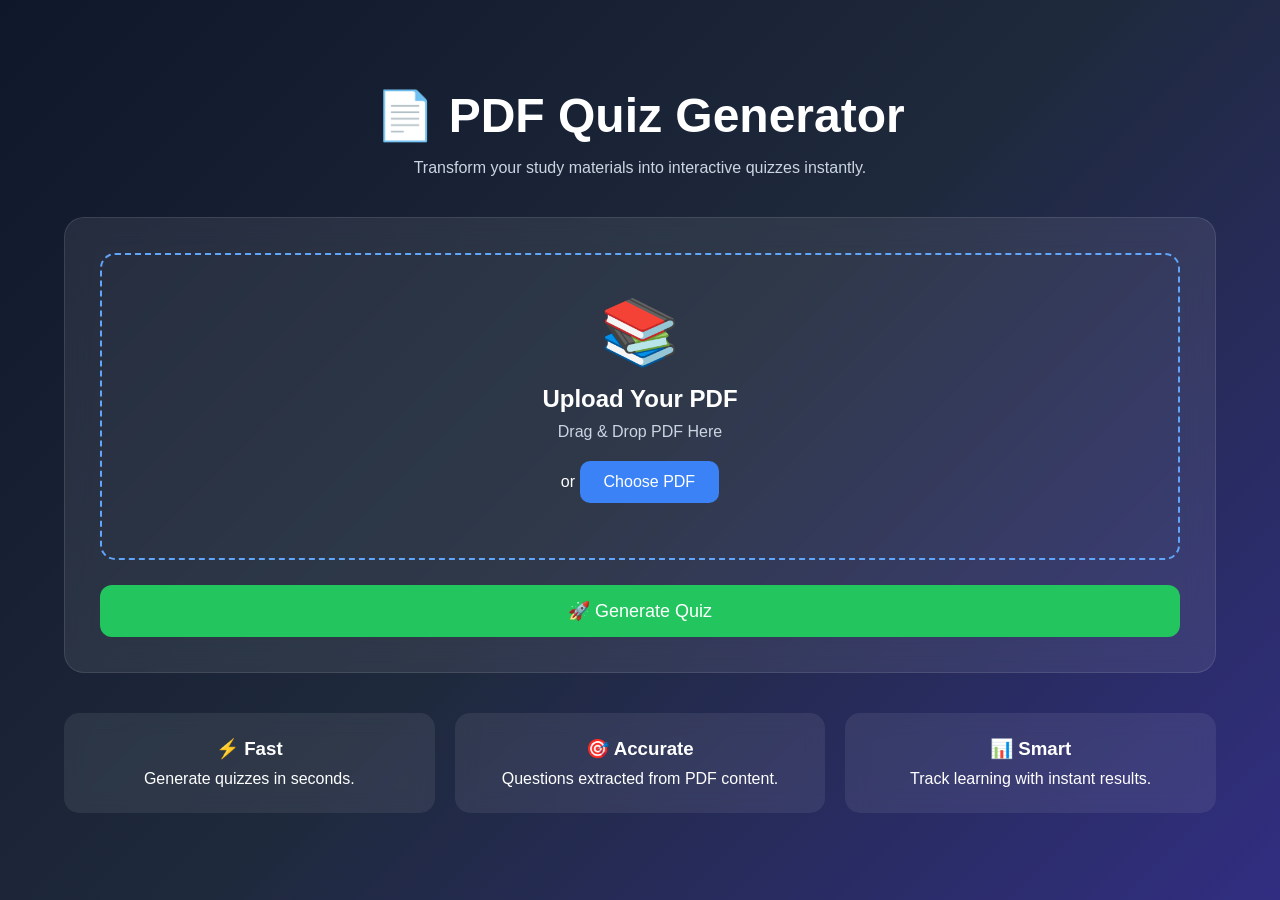
==== index.html @ 13be6d38 "Add files via upload" ====
<!DOCTYPE html>
<html lang="en">
<head>
    <meta charset="UTF-8">
    <meta name="viewport" content="width=device-width, initial-scale=1.0">
    <title>PDF Quiz Generator</title>
    <link rel="stylesheet" href="style.css">
</head>
<body>

    <div class="container">

        <div class="hero">
            <h1>📄 PDF Quiz Generator</h1>
            <p>Transform your study materials into interactive quizzes instantly.</p>
        </div>

        <div class="upload-card">

            <div class="upload-area" id="dropArea">
                <div class="upload-icon">📚</div>
                <h2>Upload Your PDF</h2>
                <p>Drag & Drop PDF Here</p>
                <span>or</span>

                <input type="file" id="pdfFile" accept=".pdf" hidden>

                <button onclick="document.getElementById('pdfFile').click()">
                    Choose PDF
                </button>

                <p id="fileName"></p>
            </div>

            <button class="generate-btn">
                🚀 Generate Quiz
            </button>

        </div>

        <div class="features">

            <div class="feature-card">
                <h3>⚡ Fast</h3>
                <p>Generate quizzes in seconds.</p>
            </div>

            <div class="feature-card">
                <h3>🎯 Accurate</h3>
                <p>Questions extracted from PDF content.</p>
            </div>

            <div class="feature-card">
                <h3>📊 Smart</h3>
                <p>Track learning with instant results.</p>
            </div>

        </div>

    </div>

    <script src="script.js"></script>

</body>
</html>
---- style.css ----
*{
    margin:0;
    padding:0;
    box-sizing:border-box;
    font-family:'Segoe UI',sans-serif;
}

body{
    min-height:100vh;
    display:flex;
    justify-content:center;
    align-items:center;
    background:linear-gradient(
        135deg,
        #0f172a,
        #1e293b,
        #312e81
    );
    color:white;
}

.container{
    width:90%;
    max-width:1200px;
    text-align:center;
}

.hero h1{
    font-size:3rem;
    margin-bottom:15px;
}

.hero p{
    color:#cbd5e1;
    margin-bottom:40px;
}

.upload-card{
    background:rgba(255,255,255,0.08);
    backdrop-filter:blur(15px);
    border:1px solid rgba(255,255,255,0.1);
    padding:35px;
    border-radius:20px;
}

.upload-area{
    border:2px dashed #60a5fa;
    padding:40px;
    border-radius:15px;
}

.upload-icon{
    font-size:4rem;
    margin-bottom:15px;
}

.upload-area h2{
    margin-bottom:10px;
}

.upload-area p{
    color:#cbd5e1;
}

.upload-area button{
    margin-top:20px;
    padding:12px 24px;
    border:none;
    border-radius:10px;
    cursor:pointer;
    background:#3b82f6;
    color:white;
    font-size:16px;
}

.generate-btn{
    margin-top:25px;
    width:100%;
    padding:15px;
    border:none;
    border-radius:12px;
    background:#22c55e;
    color:white;
    font-size:18px;
    cursor:pointer;
    transition:.3s;
}

.generate-btn:hover{
    transform:scale(1.02);
}

.features{
    margin-top:40px;
    display:grid;
    grid-template-columns:repeat(auto-fit,minmax(250px,1fr));
    gap:20px;
}

.feature-card{
    background:rgba(255,255,255,0.08);
    backdrop-filter:blur(10px);
    padding:25px;
    border-radius:15px;
}

.feature-card h3{
    margin-bottom:10px;
}

#fileName{
    margin-top:15px;
    color:#22c55e;
    font-weight:bold;
}
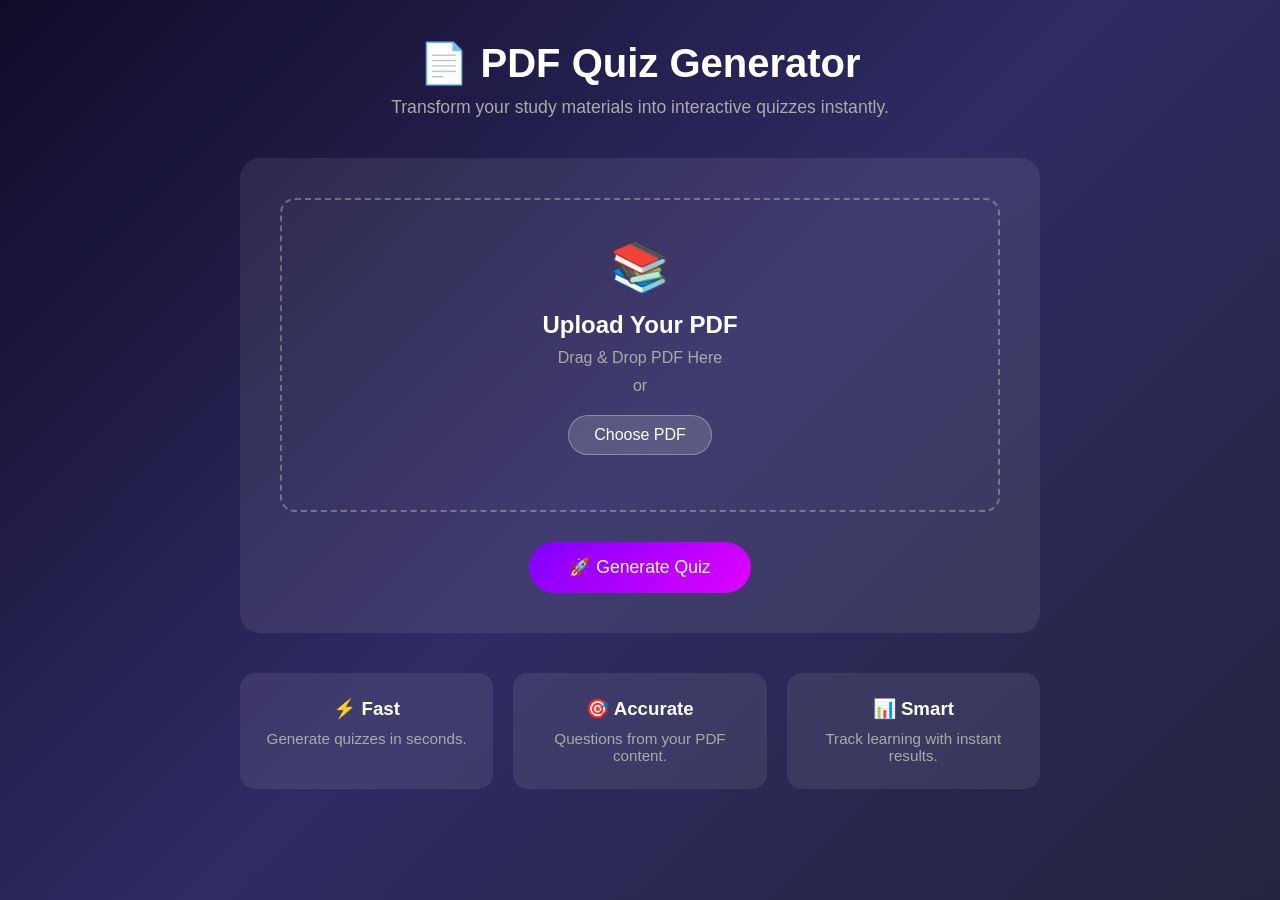
==== commit dcb14d60: "Add initial HTML structure for PDF Quiz Generator" ====
--- a/index.html
+++ b/index.html
@@ -1,65 +1,340 @@
-<!DOCTYPE html>
-<html lang="en">
-<head>
-    <meta charset="UTF-8">
-    <meta name="viewport" content="width=device-width, initial-scale=1.0">
-    <title>PDF Quiz Generator</title>
-    <link rel="stylesheet" href="style.css">
-</head>
-<body>
-
-    <div class="container">
-
-        <div class="hero">
-            <h1>📄 PDF Quiz Generator</h1>
-            <p>Transform your study materials into interactive quizzes instantly.</p>
-        </div>
-
-        <div class="upload-card">
-
-            <div class="upload-area" id="dropArea">
-                <div class="upload-icon">📚</div>
-                <h2>Upload Your PDF</h2>
-                <p>Drag & Drop PDF Here</p>
-                <span>or</span>
-
-                <input type="file" id="pdfFile" accept=".pdf" hidden>
-
-                <button onclick="document.getElementById('pdfFile').click()">
-                    Choose PDF
-                </button>
-
-                <p id="fileName"></p>
-            </div>
-
-            <button class="generate-btn">
-                🚀 Generate Quiz
-            </button>
-
-        </div>
-
-        <div class="features">
-
-            <div class="feature-card">
-                <h3>⚡ Fast</h3>
-                <p>Generate quizzes in seconds.</p>
-            </div>
-
-            <div class="feature-card">
-                <h3>🎯 Accurate</h3>
-                <p>Questions extracted from PDF content.</p>
-            </div>
-
-            <div class="feature-card">
-                <h3>📊 Smart</h3>
-                <p>Track learning with instant results.</p>
-            </div>
-
-        </div>
-
-    </div>
-
-    <script src="script.js"></script>
-
-</body>
-</html>+<!DOCTYPE html>
+<html lang="en">
+<head>
+    <meta charset="UTF-8">
+    <meta name="viewport" content="width=device-width, initial-scale=1.0">
+    <title>PDF Quiz Generator</title>
+    <style>
+        * { margin: 0; padding: 0; box-sizing: border-box; }
+
+        body {
+            font-family: 'Segoe UI', sans-serif;
+            background: linear-gradient(135deg, #0f0c29, #302b63, #24243e);
+            min-height: 100vh;
+            color: white;
+            padding: 40px 20px;
+        }
+
+        .container { max-width: 800px; margin: 0 auto; }
+
+        /* ── Page 1: Upload ── */
+        .hero { text-align: center; margin-bottom: 40px; }
+        .hero h1 { font-size: 2.5rem; margin-bottom: 10px; }
+        .hero p { color: #aaa; font-size: 1.1rem; }
+
+        .upload-card {
+            background: rgba(255,255,255,0.08);
+            border-radius: 20px;
+            padding: 40px;
+            text-align: center;
+            margin-bottom: 40px;
+        }
+
+        .upload-area {
+            border: 2px dashed rgba(255,255,255,0.3);
+            border-radius: 15px;
+            padding: 40px;
+            margin-bottom: 20px;
+        }
+
+        .upload-icon { font-size: 3rem; margin-bottom: 15px; }
+        .upload-area h2 { margin-bottom: 10px; }
+        .upload-area p { color: #aaa; margin-bottom: 10px; }
+        .upload-area span { color: #aaa; display: block; margin: 10px 0; }
+
+        .upload-area button, .generate-btn {
+            background: rgba(255,255,255,0.15);
+            color: white;
+            border: 1px solid rgba(255,255,255,0.3);
+            padding: 10px 25px;
+            border-radius: 25px;
+            cursor: pointer;
+            font-size: 1rem;
+            margin-top: 10px;
+            transition: background 0.3s;
+        }
+
+        .upload-area button:hover { background: rgba(255,255,255,0.25); }
+
+        .generate-btn {
+            background: linear-gradient(135deg, #7f00ff, #e100ff);
+            border: none;
+            padding: 15px 40px;
+            font-size: 1.1rem;
+            border-radius: 30px;
+            transition: transform 0.2s;
+        }
+
+        .generate-btn:hover { transform: scale(1.05); }
+
+        #fileName { margin-top: 15px; color: #7effa0; font-size: 0.9rem; }
+
+        .features {
+            display: grid;
+            grid-template-columns: repeat(3, 1fr);
+            gap: 20px;
+        }
+
+        .feature-card {
+            background: rgba(255,255,255,0.08);
+            border-radius: 15px;
+            padding: 25px;
+            text-align: center;
+        }
+
+        .feature-card h3 { margin-bottom: 10px; }
+        .feature-card p { color: #aaa; font-size: 0.95rem; }
+
+        /* ── Page 2: Quiz ── */
+        #quizPage { display: none; }
+
+        .quiz-header { text-align: center; margin-bottom: 30px; }
+        .quiz-header h1 { font-size: 2rem; margin-bottom: 8px; }
+
+        .question-box {
+            background: rgba(255,255,255,0.08);
+            border-radius: 15px;
+            padding: 25px;
+            margin-bottom: 20px;
+        }
+
+        .question-box h3 { margin-bottom: 15px; line-height: 1.6; }
+
+        .option {
+            display: flex;
+            align-items: center;
+            gap: 10px;
+            padding: 12px 15px;
+            border-radius: 10px;
+            margin: 8px 0;
+            cursor: pointer;
+            transition: background 0.2s;
+            border: 1px solid transparent;
+        }
+
+        .option:hover { background: rgba(255,255,255,0.1); }
+        .option input { accent-color: #e100ff; width: 18px; height: 18px; }
+
+        .btn-row {
+            display: flex;
+            gap: 15px;
+            justify-content: center;
+            margin-top: 30px;
+        }
+
+        .submit-btn {
+            background: linear-gradient(135deg, #00c853, #00e676);
+            color: white;
+            border: none;
+            padding: 15px 40px;
+            border-radius: 30px;
+            font-size: 1.1rem;
+            cursor: pointer;
+            transition: transform 0.2s;
+        }
+
+        .submit-btn:hover { transform: scale(1.05); }
+
+        .back-btn {
+            background: rgba(255,255,255,0.15);
+            color: white;
+            border: 1px solid rgba(255,255,255,0.3);
+            padding: 15px 40px;
+            border-radius: 30px;
+            font-size: 1.1rem;
+            cursor: pointer;
+            transition: background 0.2s;
+        }
+
+        .back-btn:hover { background: rgba(255,255,255,0.25); }
+
+        /* ── Results ── */
+        .result-box {
+            display: none;
+            text-align: center;
+            background: rgba(255,255,255,0.08);
+            border-radius: 20px;
+            padding: 40px;
+            margin-top: 30px;
+        }
+
+        .score { font-size: 3rem; font-weight: bold; margin: 15px 0; }
+        .score.good { color: #00e676; }
+        .score.bad { color: #ff5252; }
+
+        .review { margin-top: 20px; text-align: left; }
+        .review-item { padding: 10px 15px; border-radius: 10px; margin: 8px 0; }
+        .review-item.correct { background: rgba(0,230,118,0.15); border-left: 4px solid #00e676; }
+        .review-item.wrong { background: rgba(255,82,82,0.15); border-left: 4px solid #ff5252; }
+
+        .spinner {
+            display: none;
+            text-align: center;
+            padding: 20px;
+            font-size: 1.2rem;
+            color: #aaa;
+        }
+    </style>
+</head>
+<body>
+
+    <!-- ── PAGE 1: Upload ── -->
+    <div id="uploadPage">
+        <div class="container">
+            <div class="hero">
+                <h1>📄 PDF Quiz Generator</h1>
+                <p>Transform your study materials into interactive quizzes instantly.</p>
+            </div>
+
+            <div class="upload-card">
+                <div class="upload-area" id="dropArea">
+                    <div class="upload-icon">📚</div>
+                    <h2>Upload Your PDF</h2>
+                    <p>Drag & Drop PDF Here</p>
+                    <span>or</span>
+                    <input type="file" id="pdfFile" accept=".pdf" hidden>
+                    <button onclick="document.getElementById('pdfFile').click()">Choose PDF</button>
+                    <p id="fileName"></p>
+                </div>
+                <div class="spinner" id="spinner">⏳ Generating your quiz, please wait...</div>
+                <button class="generate-btn" onclick="generateQuiz()">🚀 Generate Quiz</button>
+            </div>
+
+            <div class="features">
+                <div class="feature-card"><h3>⚡ Fast</h3><p>Generate quizzes in seconds.</p></div>
+                <div class="feature-card"><h3>🎯 Accurate</h3><p>Questions from your PDF content.</p></div>
+                <div class="feature-card"><h3>📊 Smart</h3><p>Track learning with instant results.</p></div>
+            </div>
+        </div>
+    </div>
+
+    <!-- ── PAGE 2: Quiz ── -->
+    <div id="quizPage">
+        <div class="container">
+            <div class="quiz-header">
+                <h1>🧠 Your Quiz</h1>
+                <p style="color:#aaa">Answer all questions then hit Submit!</p>
+            </div>
+
+            <div id="questionsArea"></div>
+
+            <div class="btn-row">
+                <button class="submit-btn" onclick="submitQuiz()">✅ Submit Quiz</button>
+                <button class="back-btn" onclick="goBack()">🔄 Try Another PDF</button>
+            </div>
+
+            <div class="result-box" id="resultBox">
+                <h2 id="resultEmoji" style="font-size:2.5rem"></h2>
+                <p id="resultMsg" style="font-size:1.2rem; color:#aaa; margin-top:10px"></p>
+                <div class="score" id="scoreText"></div>
+                <div class="review" id="reviewArea"></div>
+                <button class="back-btn" style="margin-top:25px" onclick="goBack()">🔄 Try Another PDF</button>
+            </div>
+        </div>
+    </div>
+
+    <script>
+        let quizData = [];
+
+        // File selection
+        document.getElementById("pdfFile").addEventListener("change", function() {
+            if (this.files.length > 0) {
+                document.getElementById("fileName").textContent = "✅ Selected: " + this.files[0].name;
+            }
+        });
+
+        // Generate quiz — calls FastAPI backend
+        async function generateQuiz() {
+            const file = document.getElementById("pdfFile").files[0];
+            if (!file) { alert("Please upload a PDF first 📄"); return; }
+
+            document.getElementById("spinner").style.display = "block";
+            document.querySelector(".generate-btn").disabled = true;
+
+            const formData = new FormData();
+            formData.append("pdf", file);
+
+            try {
+                const res = await fetch("http://127.0.0.1:8000/upload", {
+                    method: "POST",
+                    body: formData
+                });
+                const data = await res.json();
+                quizData = data.quiz;
+                showQuizPage();
+            } catch (err) {
+                alert("Something went wrong ❌ Make sure your backend is running!");
+            } finally {
+                document.getElementById("spinner").style.display = "none";
+                document.querySelector(".generate-btn").disabled = false;
+            }
+        }
+
+        // Switch to quiz page
+        function showQuizPage() {
+            document.getElementById("uploadPage").style.display = "none";
+            document.getElementById("quizPage").style.display = "block";
+            document.getElementById("resultBox").style.display = "none";
+
+            const area = document.getElementById("questionsArea");
+            area.innerHTML = "";
+
+            quizData.forEach((q, i) => {
+                area.innerHTML += `
+                    <div class="question-box">
+                        <h3>Q${i+1}. ${q.question}</h3>
+                        ${q.options.map(opt => `
+                            <label class="option">
+                                <input type="radio" name="q${i}" value="${opt}">
+                                ${opt}
+                            </label>
+                        `).join("")}
+                    </div>
+                `;
+            });
+
+            window.scrollTo(0, 0);
+        }
+
+        // Submit and show results
+        function submitQuiz() {
+            let score = 0;
+            let reviewHTML = "<h3 style='margin-bottom:15px'>📋 Answer Review</h3>";
+
+            quizData.forEach((q, i) => {
+                const selected = document.querySelector(`input[name="q${i}"]:checked`);
+                const userAns = selected ? selected.value : "Not answered";
+                const correct = q.answer;
+                const isCorrect = userAns === correct;
+                if (isCorrect) score++;
+
+                reviewHTML += `
+                    <div class="review-item ${isCorrect ? "correct" : "wrong"}">
+                        <strong>Q${i+1}:</strong> ${isCorrect ? "✅ Correct!" : `❌ You answered: <em>${userAns}</em> → Correct: <strong>${correct}</strong>`}
+                    </div>
+                `;
+            });
+
+            const total = quizData.length;
+            const resultBox = document.getElementById("resultBox");
+            document.getElementById("resultEmoji").textContent = score === total ? "🎉" : score >= total/2 ? "👍" : "😅";
+            document.getElementById("resultMsg").textContent = score === total ? "Perfect score!" : score >= total/2 ? "Good job!" : "Keep practicing!";
+            document.getElementById("scoreText").textContent = `${score} / ${total}`;
+            document.getElementById("scoreText").className = `score ${score >= total/2 ? "good" : "bad"}`;
+            document.getElementById("reviewArea").innerHTML = reviewHTML;
+
+            resultBox.style.display = "block";
+            resultBox.scrollIntoView({ behavior: "smooth" });
+        }
+
+        // Go back to upload
+        function goBack() {
+            document.getElementById("uploadPage").style.display = "block";
+            document.getElementById("quizPage").style.display = "none";
+            document.getElementById("pdfFile").value = "";
+            document.getElementById("fileName").textContent = "";
+            quizData = [];
+        }
+    </script>
+</body>
+</html>
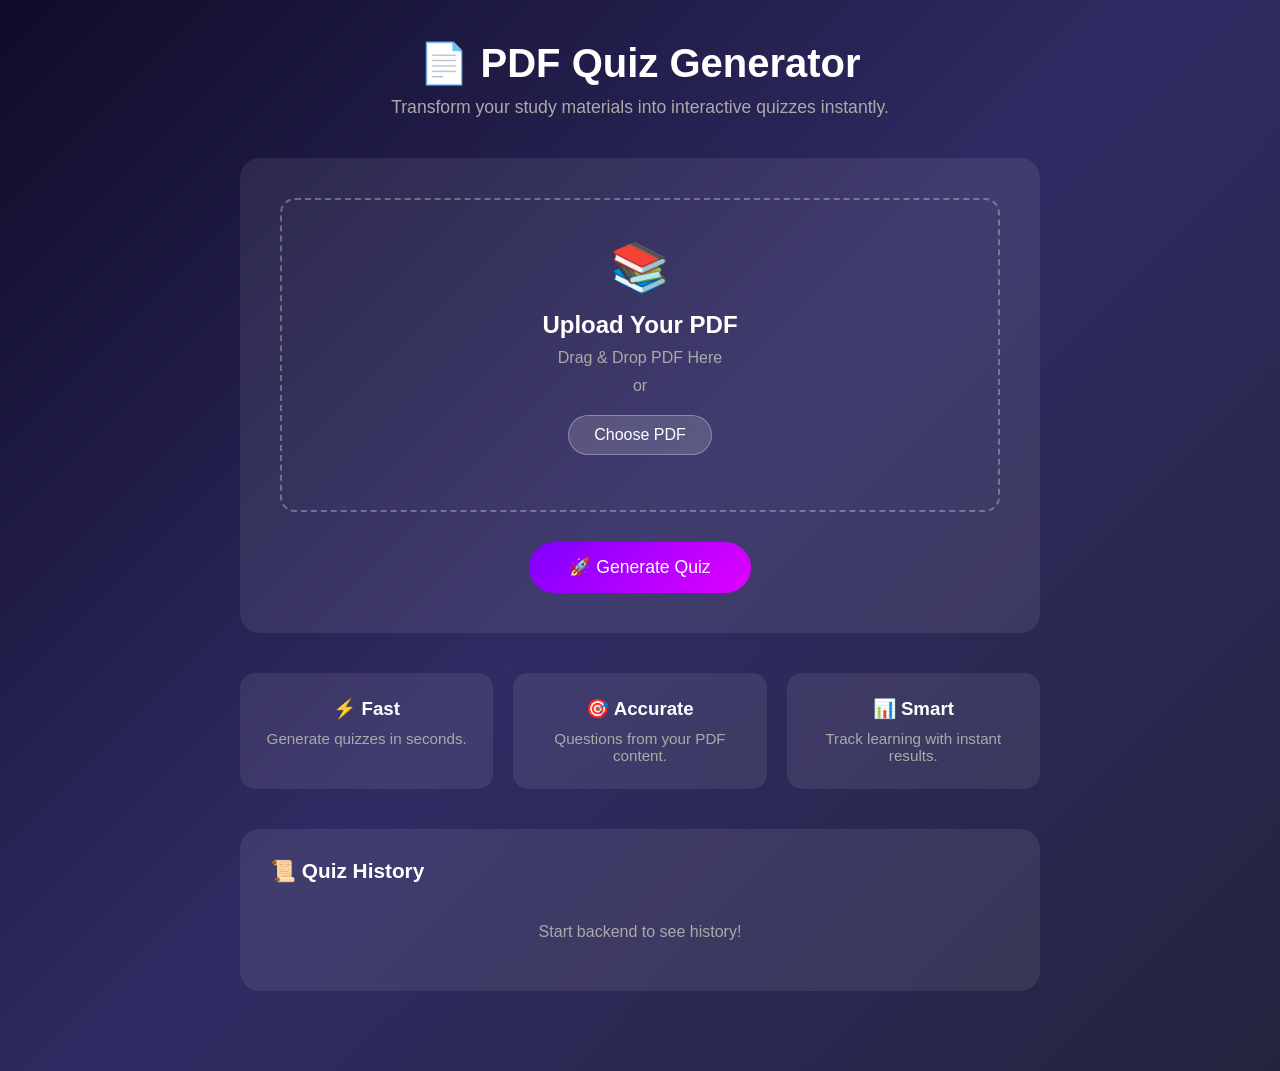
==== commit 9945e7ff: "Update index.html" ====
--- a/index.html
+++ b/index.html
@@ -1,3 +1,4 @@
+
 <!DOCTYPE html>
 <html lang="en">
 <head>
@@ -73,6 +74,7 @@
             display: grid;
             grid-template-columns: repeat(3, 1fr);
             gap: 20px;
+            margin-bottom: 40px;
         }
 
         .feature-card {
@@ -85,8 +87,39 @@
         .feature-card h3 { margin-bottom: 10px; }
         .feature-card p { color: #aaa; font-size: 0.95rem; }
 
+        /* ── History Section ── */
+        .history-card {
+            background: rgba(255,255,255,0.08);
+            border-radius: 20px;
+            padding: 30px;
+            margin-bottom: 40px;
+        }
+
+        .history-card h2 { margin-bottom: 20px; font-size: 1.3rem; }
+
+        .history-item {
+            display: flex;
+            justify-content: space-between;
+            align-items: center;
+            background: rgba(255,255,255,0.05);
+            border-radius: 10px;
+            padding: 15px 20px;
+            margin-bottom: 10px;
+        }
+
+        .history-item .filename { font-size: 0.95rem; color: #ddd; }
+        .history-item .date { font-size: 0.8rem; color: #aaa; margin-top: 4px; }
+        .history-score {
+            font-weight: bold;
+            font-size: 1.1rem;
+            color: #7effa0;
+        }
+
+        .no-history { color: #aaa; text-align: center; padding: 20px; }
+
         /* ── Page 2: Quiz ── */
         #quizPage { display: none; }
+        #historyPage { display: none; }
 
         .quiz-header { text-align: center; margin-bottom: 30px; }
         .quiz-header h1 { font-size: 2rem; margin-bottom: 8px; }
@@ -120,6 +153,7 @@
             gap: 15px;
             justify-content: center;
             margin-top: 30px;
+            flex-wrap: wrap;
         }
 
         .submit-btn {
@@ -147,6 +181,20 @@
         }
 
         .back-btn:hover { background: rgba(255,255,255,0.25); }
+
+        .history-btn {
+            background: linear-gradient(135deg, #f7971e, #ffd200);
+            color: #000;
+            border: none;
+            padding: 15px 40px;
+            border-radius: 30px;
+            font-size: 1.1rem;
+            cursor: pointer;
+            font-weight: bold;
+            transition: transform 0.2s;
+        }
+
+        .history-btn:hover { transform: scale(1.05); }
 
         /* ── Results ── */
         .result-box {
@@ -205,6 +253,12 @@
                 <div class="feature-card"><h3>🎯 Accurate</h3><p>Questions from your PDF content.</p></div>
                 <div class="feature-card"><h3>📊 Smart</h3><p>Track learning with instant results.</p></div>
             </div>
+
+            <!-- ── History Section ── -->
+            <div class="history-card">
+                <h2>📜 Quiz History</h2>
+                <div id="historyList"><p class="no-history">No quizzes taken yet!</p></div>
+            </div>
         </div>
     </div>
 
@@ -228,13 +282,19 @@
                 <p id="resultMsg" style="font-size:1.2rem; color:#aaa; margin-top:10px"></p>
                 <div class="score" id="scoreText"></div>
                 <div class="review" id="reviewArea"></div>
-                <button class="back-btn" style="margin-top:25px" onclick="goBack()">🔄 Try Another PDF</button>
+                <div class="btn-row" style="margin-top:25px">
+                    <button class="back-btn" onclick="goBack()">🔄 Try Another PDF</button>
+                </div>
             </div>
         </div>
     </div>
 
     <script>
         let quizData = [];
+        let quizId = null;
+
+        // Load history on page load
+        window.onload = () => loadHistory();
 
         // File selection
         document.getElementById("pdfFile").addEventListener("change", function() {
@@ -243,7 +303,7 @@
             }
         });
 
-        // Generate quiz — calls FastAPI backend
+        // Generate quiz
         async function generateQuiz() {
             const file = document.getElementById("pdfFile").files[0];
             if (!file) { alert("Please upload a PDF first 📄"); return; }
@@ -261,6 +321,7 @@
                 });
                 const data = await res.json();
                 quizData = data.quiz;
+                quizId = data.quiz_id;
                 showQuizPage();
             } catch (err) {
                 alert("Something went wrong ❌ Make sure your backend is running!");
@@ -297,7 +358,7 @@
         }
 
         // Submit and show results
-        function submitQuiz() {
+        async function submitQuiz() {
             let score = 0;
             let reviewHTML = "<h3 style='margin-bottom:15px'>📋 Answer Review</h3>";
 
@@ -316,15 +377,47 @@
             });
 
             const total = quizData.length;
-            const resultBox = document.getElementById("resultBox");
             document.getElementById("resultEmoji").textContent = score === total ? "🎉" : score >= total/2 ? "👍" : "😅";
             document.getElementById("resultMsg").textContent = score === total ? "Perfect score!" : score >= total/2 ? "Good job!" : "Keep practicing!";
             document.getElementById("scoreText").textContent = `${score} / ${total}`;
             document.getElementById("scoreText").className = `score ${score >= total/2 ? "good" : "bad"}`;
             document.getElementById("reviewArea").innerHTML = reviewHTML;
 
-            resultBox.style.display = "block";
-            resultBox.scrollIntoView({ behavior: "smooth" });
+            document.getElementById("resultBox").style.display = "block";
+            document.getElementById("resultBox").scrollIntoView({ behavior: "smooth" });
+
+            // Save score to DB
+            await fetch("http://127.0.0.1:8000/submit", {
+                method: "POST",
+                headers: { "Content-Type": "application/json" },
+                body: JSON.stringify({ quiz_id: quizId, score: `${score}/${total}` })
+            });
+        }
+
+        // Load history from DB
+        async function loadHistory() {
+            try {
+                const res = await fetch("http://127.0.0.1:8000/history");
+                const data = await res.json();
+                const historyList = document.getElementById("historyList");
+
+                if (data.length === 0) {
+                    historyList.innerHTML = "<p class='no-history'>No quizzes taken yet!</p>";
+                    return;
+                }
+
+                historyList.innerHTML = data.map(item => `
+                    <div class="history-item">
+                        <div>
+                            <div class="filename">📄 ${item.filename}</div>
+                            <div class="date">🕒 ${new Date(item.created_at).toLocaleString()}</div>
+                        </div>
+                        <div class="history-score">${item.score ? "🏆 " + item.score : "No score"}</div>
+                    </div>
+                `).join("");
+            } catch (err) {
+                document.getElementById("historyList").innerHTML = "<p class='no-history'>Start backend to see history!</p>";
+            }
         }
 
         // Go back to upload
@@ -334,6 +427,8 @@
             document.getElementById("pdfFile").value = "";
             document.getElementById("fileName").textContent = "";
             quizData = [];
+            quizId = null;
+            loadHistory(); // Refresh history
         }
     </script>
 </body>
